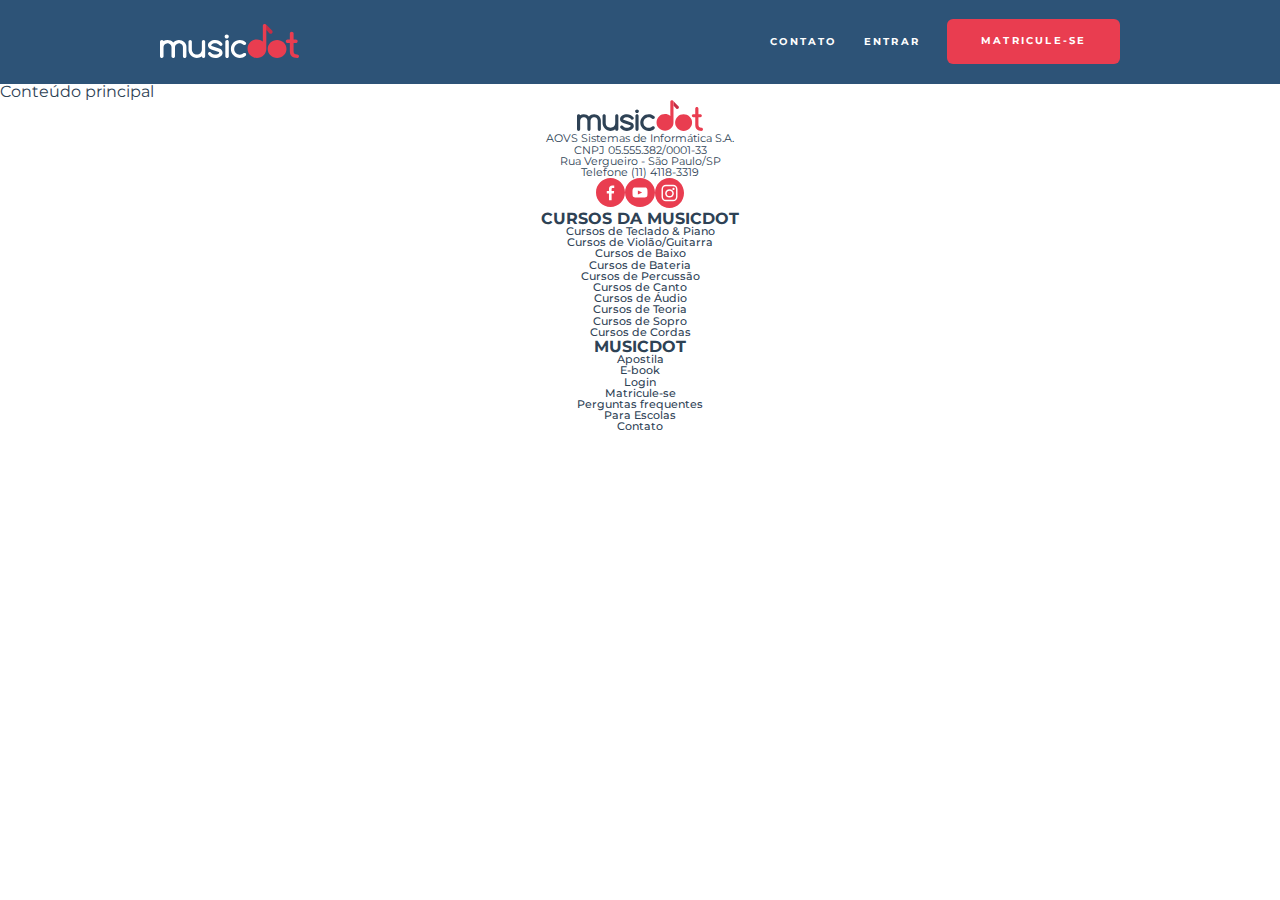
==== index.html @ 3c4012ee "Modificações do Capítulo 40" ====
<!doctype html>
<html>

<head>

   <meta charset="utf-8">

   <meta name="viewport" content="width=device-width">

   <title>Musicdot</title>

   <link rel="icon" href="img/favicon.ico">

   <link rel="stylesheet" href="https://fonts.googleapis.com/css?family=Montserrat:300,400,500,
600,700,&display=block">


   <link rel="stylesheet" href="css/reset.css">

   <link rel="stylesheet" href="css/cabecalho.css">

   <link rel="stylesheet" href="css/rodape.css">


</head>

<body>


   <header class="cabecalho">

      <a href="index.html">

         <img class="cabecalho__logo" src="img/musicdot-logo-light.svg" title="Ir para a página i
   nicial da Musicdot" alt="Musicdot">

      </a>


      <nav>

         <ul class="cabecalho__menu">
            <li class="cabecalho__item-menu"> <a href="sobre.html#contato"> Contato </a> </li>
            <li class="cabecalho__item-menu"> <a href="#"> Entrar </a> </li>
            <li class="cabecalho__item-menu cabecalho__item-menu--matricular"> <a href="#"> Matricule-se </a> </li>
         </ul>

      </nav>

   </header>


   <main>

      Conteúdo principal

   </main>


   <footer class="rodape">

      <section>
         <img class="rodape__logo" src="img/logo.svg" alt="Logo da MusicDot">
         <p>
            AOVS Sistemas de Informática S.A.
            <br>
            CNPJ 05.555.382/0001-33
            <br>
            Rua Vergueiro - São Paulo/SP
            <br>
            Telefone (11) 4118-3319
         </p>
         <ul class="rodape__lista-midias-sociais">
            <li class="rodape__item-midias-sociais">
               <a href="https://www.facebook.com/musicdotonline">
                  <img src="img/footer-icone-facebook.svg" alt="MusicDot no Facebook">
               </a>
            </li>
            <li class="rodape__item-midias-sociais">
               <a href="https://www.youtube.com/user/musicdotonline">
                  <img src="img/footer-icone-youtube.svg" alt="MusicDot no YouTube">

               </a>

            </li>

            <li class="rodape__item-midias-sociais">

               <a href="https://www.instagram.com/musicdotonline/">

                  <img src="img/footer-icone-instagram.svg" alt="Instagram">

               </a>

            </li>

         </ul>

      </section>


      <section>

         <h2 class="rodape__titulo"> Cursos da MusicDot </h2>

         <nav>

            <ul>

               <li class="rodape_item-lista"><a href="#">Cursos de Teclado & Piano</a></li>
               <li class="rodape_item-lista"><a href="#">Cursos de Violão/Guitarra</a></li>
               <li class="rodape_item-lista"><a href="#">Cursos de Baixo</a></li>
               <li class="rodape_item-lista"><a href="#">Cursos de Bateria</a></li>
               <li class="rodape_item-lista"><a href="#">Cursos de Percussão</a></li>
               <li class="rodape_item-lista"><a href="#">Cursos de Canto</a></li>
               <li class="rodape_item-lista"><a href="#">Cursos de Áudio</a></li>
               <li class="rodape_item-lista"><a href="#">Cursos de Teoria</a></li>
               <li class="rodape_item-lista"><a href="#">Cursos de Sopro</a></li>
               <li class="rodape_item-lista"><a href="#">Cursos de Cordas</a></li>

            </ul>

         </nav>

      </section>


      <section>

         <h2 class="rodape__titulo"> MusicDot </h2>

         <nav>

            <ul>
               <li class="rodape_item-lista"><a href="#">Apostila</a></li>
               <li class="rodape_item-lista"><a href="#">E-book</a></li>
               <li class="rodape_item-lista"><a href="#">Login</a></li>
               <li class="rodape_item-lista"><a href="#">Matricule-se</a></li>
               <li class="rodape_item-lista"><a href="#">Perguntas frequentes</a></li>
               <li class="rodape_item-lista"><a href="#">Para Escolas</a></li>
               <li class="rodape_item-lista"><a href="#">Contato</a></li>

            </ul>

         </nav>

      </section>


   </footer>
</body>

</html>
---- css/cabecalho.css ----
.cabecalho {
     color: #fff;
     text-align: center;
     font-size: 0.6rem;
     font-weight: bold;
     text-transform: uppercase;
     letter-spacing: 0.23em;

     color: #fff;
     background-color: #2D5377;
}

.cabecalho__logo {
     padding: 1.5em 0;
     width: 14.5em;
}

.cabecalho__menu {
     display: flex;
     justify-content: space-evenly;
     flex-wrap: wrap;

     background-color: #272B3A87;
}

.cabecalho__item-menu {
     display: inline-block;
}

.cabecalho__item-menu a {
     display: inline-block;
     padding: 1.86em 1.42em;


}

@media (min-width: 640px) {
     .cabecalho {

          padding: 0 5%;

          display: flex;

          justify-content: space-between;

          align-items: center;
     }

     .cabecalho__logo {

          padding: 2.5em 0;
     }

     .cabecalho__menu {

          background-color: transparent;
     }
}


@media (min-width: 770px) {
     .cabecalho__item-menu--matricular {

          margin-left: 1.42em;


          border-radius: 6px;

          background-color: #e93d50;
     }

     .cabecalho__item-menu--matricular a {

          padding: 1.8em 3.5em;
     }
}

@media (min-width: 1066px) {
     .cabecalho {

          padding-left: calc((100% - 960px) / 2);

          padding-right: calc((100% - 960px) / 2);
     }
}
---- css/rodape.css ----
.rodape {
    text-align: center;
    font-size: 0.7rem;
}

.rodape__logo {
    width: 11.25em;
}

.rodape__lista-midias-sociais {
    display: flex;
    justify-content: center;
}

.rodape__item-midias-sociais {
    width: 2.62em;
}

.rodape__item-midias-sociais img {
    width: 100%;
}

.rodape__titulo {
    font-size: 1.45em;
    font-weight: bold;
    text-transform: uppercase;
}

.rodape_item-lista {
    font-weight: 500;
}
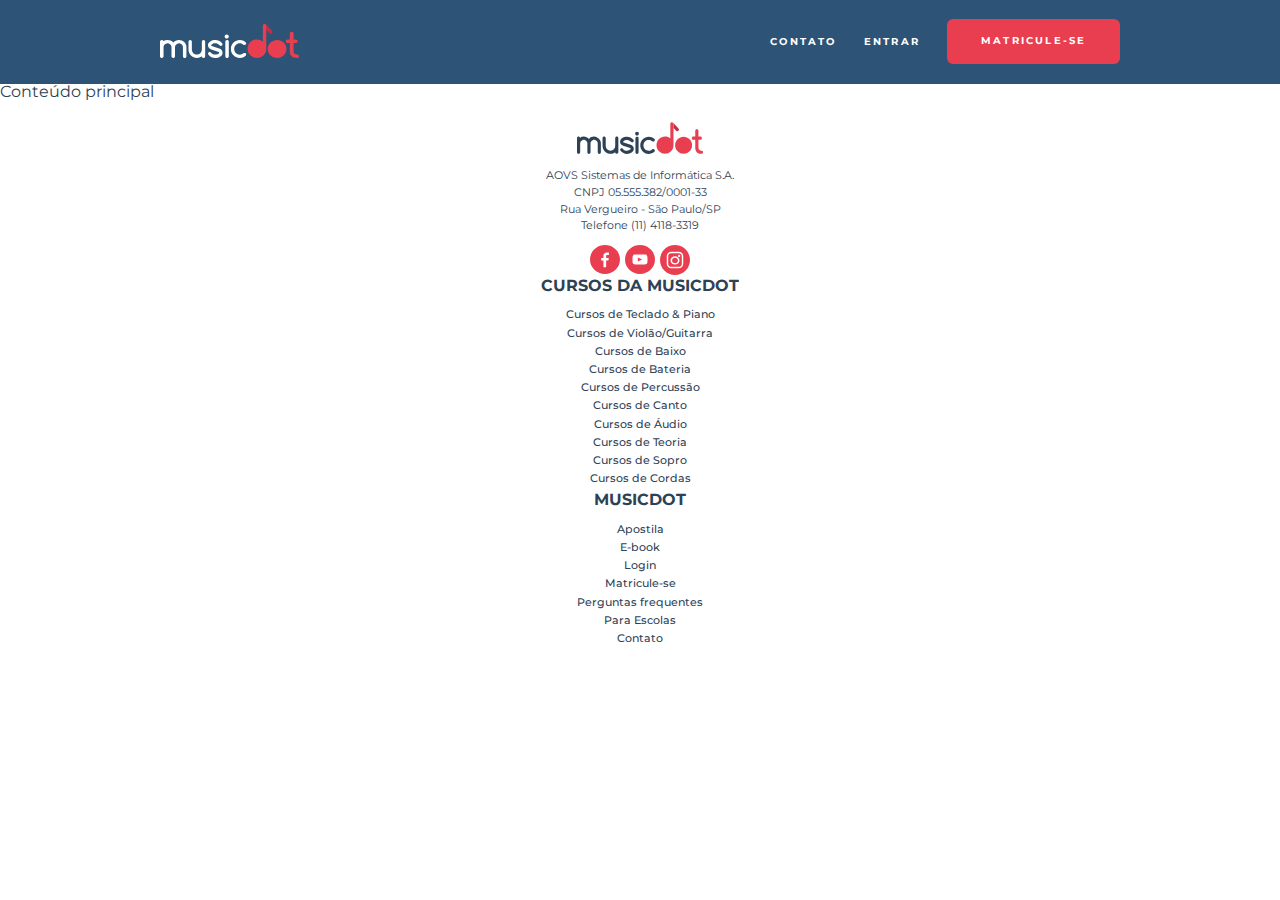
==== commit e8f3241c: "Modificações do Capítulo 41" ====
--- a/index.html
+++ b/index.html
@@ -59,9 +59,9 @@
 
    <footer class="rodape">
 
-      <section>
+      <section class="rodape__secao">
          <img class="rodape__logo" src="img/logo.svg" alt="Logo da MusicDot">
-         <p>
+         <p class="rodape__infos-empresa">
             AOVS Sistemas de Informática S.A.
             <br>
             CNPJ 05.555.382/0001-33
@@ -99,7 +99,7 @@
       </section>
 
 
-      <section>
+      <section class="rodape__secao">
 
          <h2 class="rodape__titulo"> Cursos da MusicDot </h2>
 
@@ -125,7 +125,7 @@
       </section>
 
 
-      <section>
+      <section class="rodape__secao">
 
          <h2 class="rodape__titulo"> MusicDot </h2>
 
--- a/css/rodape.css
+++ b/css/rodape.css
@@ -1,10 +1,12 @@
 .rodape {
+    padding: 2em 5%;
     text-align: center;
     font-size: 0.7rem;
 }
 
 .rodape__logo {
     width: 11.25em;
+    margin-bottom: 1em;
 }
 
 .rodape__lista-midias-sociais {
@@ -12,8 +14,25 @@
     justify-content: center;
 }
 
+.rodape__infos-empresa {
+     line-height: 1.5;
+    }
+    
+    .rodape__secao  .rodape__secao {
+     margin-top: 2em;
+    }
+    
+    .rodape__lista-midias-sociais {
+     display: flex;
+     justify-content: center;
+     margin-top: 1em;
+    }
+
+
+
 .rodape__item-midias-sociais {
     width: 2.62em;
+    margin: 0 .25em;
 }
 
 .rodape__item-midias-sociais img {
@@ -24,8 +43,10 @@
     font-size: 1.45em;
     font-weight: bold;
     text-transform: uppercase;
+    margin-bottom: 1em;
 }
 
 .rodape_item-lista {
     font-weight: 500;
+    margin: 0.625em 0;
 }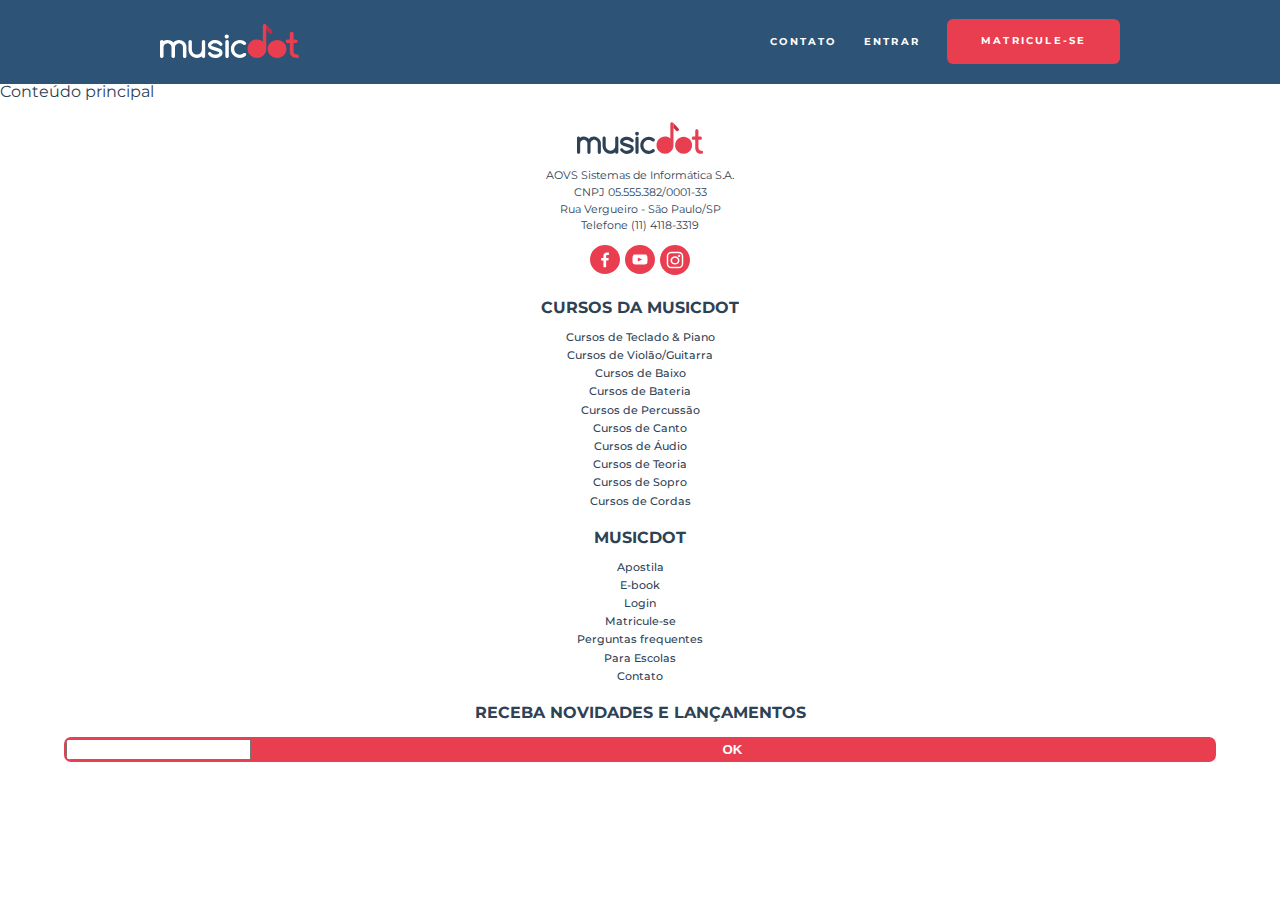
==== commit 5bb7743b: "Modificações do Capítulo 42" ====
--- a/index.html
+++ b/index.html
@@ -14,7 +14,7 @@
    <link rel="stylesheet" href="https://fonts.googleapis.com/css?family=Montserrat:300,400,500,
 600,700,&display=block">
 
-
+   <link rel="stylesheet" href="css/form-newsletter.css">
    <link rel="stylesheet" href="css/reset.css">
 
    <link rel="stylesheet" href="css/cabecalho.css">
@@ -145,6 +145,28 @@
          </nav>
 
       </section>
+      <section class="rodape__secao">
+         <h2 class="rodape__titulo">
+         Receba novidades e lançamentos
+         </h2>
+         <form action="#" method="get" class="form-newsletter">
+         <label for="form-newsletter__label" class="form-newsletter__label">
+         Seu email pessoal
+         
+          </label>
+         
+          <input id="email-newsletter" name="email-newsletter" type="email" class="form-newslett
+         er__campo">
+         
+          <button type="submit" class="form-newsletter__botao">
+         
+          OK
+         
+          </button>
+         
+          </form>
+         
+          </section>
 
 
    </footer>
--- a/css/form-newsletter.css
+++ b/css/form-newsletter.css
@@ -0,0 +1,35 @@
+.form-newsletter {
+     display: flex;
+     width: 100%;
+     overflow: hidden;
+     box-sizing: border-box;
+    
+     border-radius: 7px;
+     border: 2px solid #e93d50;
+     background-color: #e93d50;
+    }
+    
+    .form-newsletter__label {
+     position:absolute;
+     left:-10000px;
+     width:1px;
+     height:1px;
+     overflow:hidden;
+    }
+    
+    .form-newsletter__campo {
+     padding: .6rem .4rem;
+     flex-grow: 1;
+     border: none;
+    }
+
+    .form-newsletter__botao {
+     flex-grow: 1;
+     border: none;
+    
+     text-transform: uppercase;
+     font-weight: 600;
+    
+     background-color: #e93d50;
+     color: #fff;
+    }--- a/css/rodape.css
+++ b/css/rodape.css
@@ -18,7 +18,7 @@
      line-height: 1.5;
     }
     
-    .rodape__secao  .rodape__secao {
+    .rodape__secao + .rodape__secao {
      margin-top: 2em;
     }
     
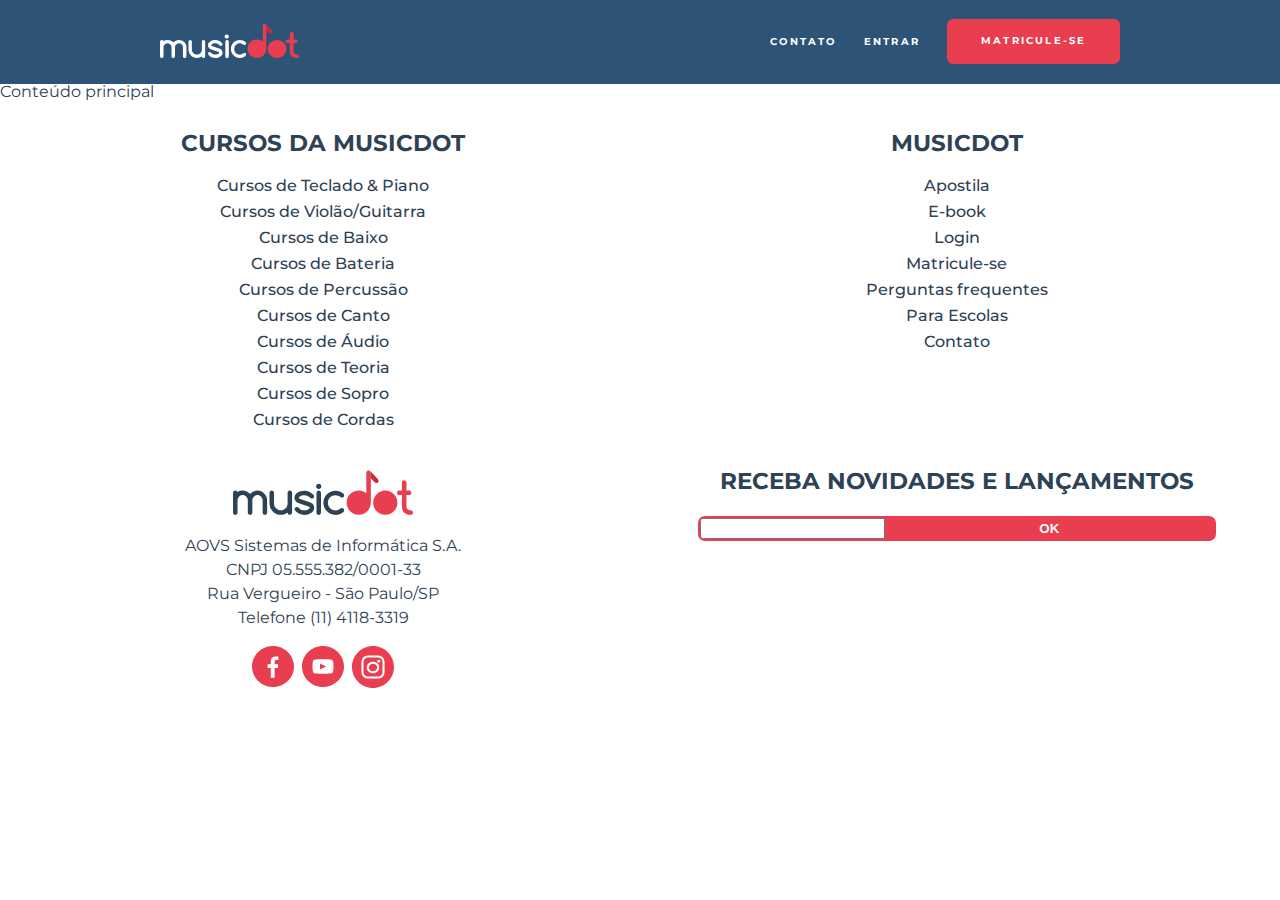
==== commit 244384f5: "Modificações do Capítulo 43" ====
--- a/index.html
+++ b/index.html
@@ -59,7 +59,7 @@
 
    <footer class="rodape">
 
-      <section class="rodape__secao">
+      <section class="rodape__secao rodape__secao--sobre">
          <img class="rodape__logo" src="img/logo.svg" alt="Logo da MusicDot">
          <p class="rodape__infos-empresa">
             AOVS Sistemas de Informática S.A.
@@ -99,7 +99,7 @@
       </section>
 
 
-      <section class="rodape__secao">
+      <section class="rodape__secao rodape__secao--cursos">
 
          <h2 class="rodape__titulo"> Cursos da MusicDot </h2>
 
@@ -125,7 +125,7 @@
       </section>
 
 
-      <section class="rodape__secao">
+      <section class="rodape__secao rodape__secao--links">
 
          <h2 class="rodape__titulo"> MusicDot </h2>
 
@@ -145,7 +145,7 @@
          </nav>
 
       </section>
-      <section class="rodape__secao">
+      <section class="rodape__secao rodape__secao--newsletter">
          <h2 class="rodape__titulo">
          Receba novidades e lançamentos
          </h2>
--- a/css/rodape.css
+++ b/css/rodape.css
@@ -18,9 +18,6 @@
      line-height: 1.5;
     }
     
-    .rodape__secao + .rodape__secao {
-     margin-top: 2em;
-    }
     
     .rodape__lista-midias-sociais {
      display: flex;
@@ -49,4 +46,62 @@
 .rodape_item-lista {
     font-weight: 500;
     margin: 0.625em 0;
+}
+
+
+@media (max-width: 640px) {
+ .rodape__secao + .rodape__secao {
+
+ margin-top: 2em;
+ }
+}
+
+@media(min-width: 640px) {
+ .rodape {
+
+ display: flex;
+
+ flex-wrap: wrap;
+
+ justify-content: space-between;
+
+
+ font-size: 1rem;
+ }
+
+ .rodape__secao--sobre,
+ .rodape__secao--cursos,
+ .rodape__secao--links,
+ .rodape__secao--newsletter {
+
+ width: 45%;
+ }
+
+ .rodape__secao--cursos {
+
+ order: 1;
+
+ margin: 0;
+ }
+
+ .rodape__secao--links {
+
+ order: 2;
+
+ margin: 0;
+ }
+
+ .rodape__secao--sobre {
+
+ order: 3;
+
+ margin-top: 2em;
+ }
+
+ .rodape__secao--newsletter {
+
+ order: 4;
+
+ margin-top: 2em;
+ }
 }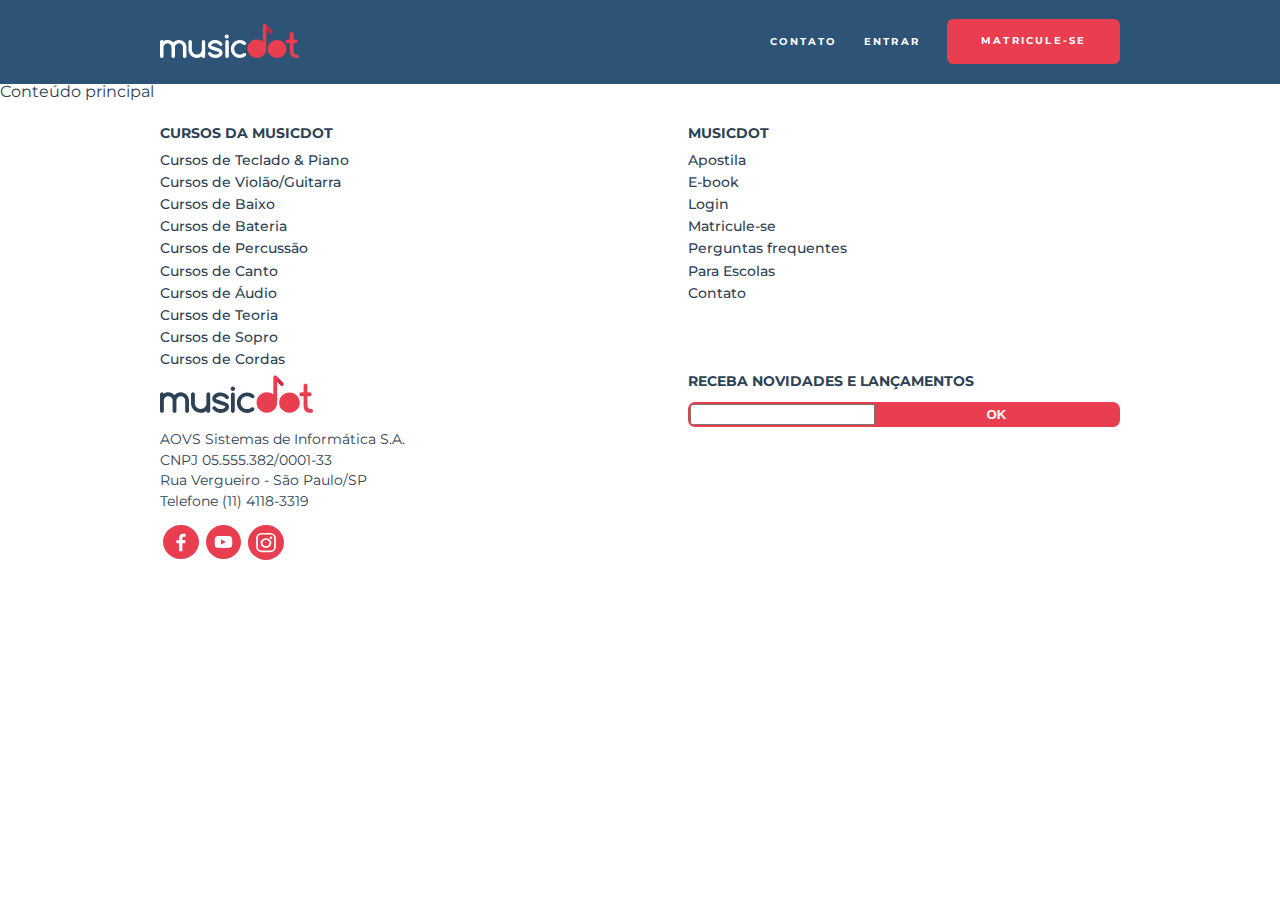
==== commit 90c61f34: "Modificações do Capítulo 45" ====
--- a/index.html
+++ b/index.html
@@ -16,7 +16,7 @@
 
    <link rel="stylesheet" href="css/form-newsletter.css">
    <link rel="stylesheet" href="css/reset.css">
-
+   <link rel="stylesheet" href="css/container.css">
    <link rel="stylesheet" href="css/cabecalho.css">
 
    <link rel="stylesheet" href="css/rodape.css">
@@ -27,7 +27,7 @@
 <body>
 
 
-   <header class="cabecalho">
+   <header class="cabecalho container">
 
       <a href="index.html">
 
@@ -57,7 +57,7 @@
    </main>
 
 
-   <footer class="rodape">
+   <footer class="rodape container">
 
       <section class="rodape__secao rodape__secao--sobre">
          <img class="rodape__logo" src="img/logo.svg" alt="Logo da MusicDot">
--- a/css/container.css
+++ b/css/container.css
@@ -0,0 +1,22 @@
+.container {
+     padding-left: 5%;
+     padding-right: 5%;
+    }
+    
+    @media (min-width: 1066px) {
+     .container {
+    
+     padding-left: calc((100% - 960px) / 2);
+    
+     padding-right: calc((100% - 960px) / 2);
+     }
+    }
+    
+    @media (min-width: 1440px) {
+     .container {
+    
+     padding-left: calc((100% - 1200px) / 2);
+    
+     padding-right: calc((100% - 1200px) / 2);
+     }
+    }--- a/css/cabecalho.css
+++ b/css/cabecalho.css
@@ -37,8 +37,10 @@
 @media (min-width: 640px) {
      .cabecalho {
 
-          padding: 0 5%;
-
+          
+          padding-top: 0;
+         
+          padding-bottom: 0;
           display: flex;
 
           justify-content: space-between;
@@ -75,11 +77,3 @@
      }
 }
 
-@media (min-width: 1066px) {
-     .cabecalho {
-
-          padding-left: calc((100% - 960px) / 2);
-
-          padding-right: calc((100% - 960px) / 2);
-     }
-}--- a/css/rodape.css
+++ b/css/rodape.css
@@ -1,5 +1,6 @@
 .rodape {
-    padding: 2em 5%;
+    padding-top: 2em;
+    padding-bottom: 2em;
     text-align: center;
     font-size: 0.7rem;
 }
@@ -50,7 +51,7 @@
 
 
 @media (max-width: 640px) {
- .rodape__secao + .rodape__secao {
+ .rodape__secao  .rodape__secao {
 
  margin-top: 2em;
  }
@@ -104,4 +105,38 @@
 
  margin-top: 2em;
  }
-}+}
+
+@media(min-width: 1200px) {
+     .rodape {
+    
+     display: flex;
+    
+     justify-content: space-between;
+    
+     font-size: 0.85rem;
+    
+    
+     text-align: left;
+     }
+    
+     .rodape__titulo {
+    
+     font-size: 1em;
+     }
+    
+     .rodape__lista-midias-sociais {
+    
+     justify-content: left;
+     }
+    
+     .rodape__secao {
+    
+     margin-top: 0;
+     }
+    
+     .rodape__secao  .rodape__secao {
+    
+     margin-left: 2em;
+     }
+    }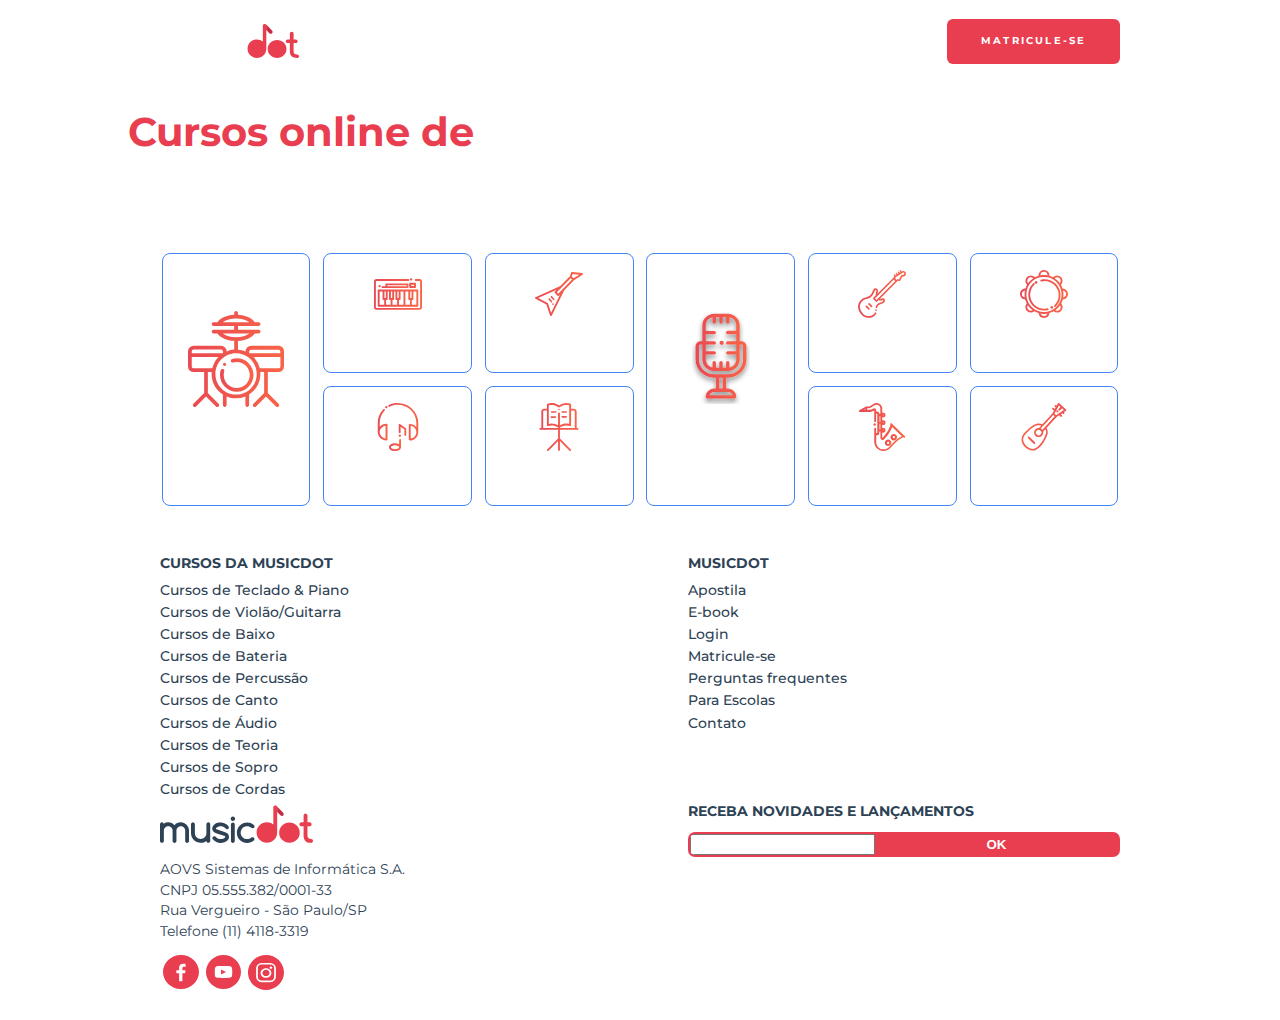
==== commit 660f3bc6: "Modificações do Capítulo 47" ====
--- a/index.html
+++ b/index.html
@@ -18,7 +18,7 @@
    <link rel="stylesheet" href="css/reset.css">
    <link rel="stylesheet" href="css/container.css">
    <link rel="stylesheet" href="css/cabecalho.css">
-
+   <link rel="stylesheet" href="css/cursos.css">
    <link rel="stylesheet" href="css/rodape.css">
 
 
@@ -52,7 +52,75 @@
 
    <main>
 
-      Conteúdo principal
+
+      <section class="cursos">
+
+         <article class="cursos__chamada --largura-grande">
+
+            <h1 class="chamada__titulo">Cursos online de <strong class="chamada__titulo--destaque">
+                  música</strong></h1>
+
+            <p>Comece agora e aprenda sua primeira música em 10 minutos!</p>
+
+            <a href="cursos.html" class="chamada__cursos__matricula botao">Matricule-se</a>
+
+         </article>
+
+         <nav>
+
+            <ul class="cursos__lista">
+
+               <li class="curso--tecladopiano">
+
+                  <a href="#">Teclado & Piano</a>
+
+               </li>
+
+               <li class="curso--violaoguitarra">
+
+                  <a href="#">Violão & Guitarra</a>
+
+               </li>
+
+               <li class="curso--baixo">
+
+                  <a href="#">Baixo</a>
+
+               </li>
+
+               <li class="curso--bateria curso--destaque">
+
+                  <a href="#">Bateria</a>
+
+               </li>
+
+               <li class="curso--percussao">
+
+                  <a href="#">Percussão</a>
+
+               </li>
+
+               <li class="curso--canto curso--destaque2">
+
+                  <a href="#">Canto</a>
+
+               </li>
+
+               <li class="curso--audio">
+                  <a href="#">Áudio</a>
+               </li>
+               <li class="curso--teoria">
+                  <a href="#">Teoria</a>
+               </li>
+               <li class="curso--sopro">
+                  <a href="#">Sopro</a>
+               </li>
+               <li class="curso--cordas">
+                  <a href="#">Cordas</a>
+               </li>
+            </ul>
+         </nav>
+      </section>
 
    </main>
 
@@ -147,26 +215,26 @@
       </section>
       <section class="rodape__secao rodape__secao--newsletter">
          <h2 class="rodape__titulo">
-         Receba novidades e lançamentos
+            Receba novidades e lançamentos
          </h2>
          <form action="#" method="get" class="form-newsletter">
-         <label for="form-newsletter__label" class="form-newsletter__label">
-         Seu email pessoal
-         
-          </label>
-         
-          <input id="email-newsletter" name="email-newsletter" type="email" class="form-newslett
+            <label for="form-newsletter__label" class="form-newsletter__label">
+               Seu email pessoal
+
+            </label>
+
+            <input id="email-newsletter" name="email-newsletter" type="email" class="form-newslett
          er__campo">
-         
-          <button type="submit" class="form-newsletter__botao">
-         
-          OK
-         
-          </button>
-         
-          </form>
-         
-          </section>
+
+            <button type="submit" class="form-newsletter__botao">
+
+               OK
+
+            </button>
+
+         </form>
+
+      </section>
 
 
    </footer>
--- a/css/cabecalho.css
+++ b/css/cabecalho.css
@@ -1,4 +1,9 @@
 .cabecalho {
+     position: absolute;
+     top: 0;
+     width: 100%;
+     box-sizing: border-box;
+
      color: #fff;
      text-align: center;
      font-size: 0.6rem;
@@ -7,7 +12,6 @@
      letter-spacing: 0.23em;
 
      color: #fff;
-     background-color: #2D5377;
 }
 
 .cabecalho__logo {
@@ -37,9 +41,9 @@
 @media (min-width: 640px) {
      .cabecalho {
 
-          
+
           padding-top: 0;
-         
+
           padding-bottom: 0;
           display: flex;
 
@@ -75,5 +79,4 @@
 
           padding: 1.8em 3.5em;
      }
-}
-
+}--- a/css/cursos.css
+++ b/css/cursos.css
@@ -0,0 +1,444 @@
+.--largura-maxima {
+    
+     width: 100%;
+     }
+    
+     .--largura-grande {
+    
+     width: 80%;
+     }
+    
+     .botao {
+    
+     font-size: .8rem;
+
+    
+     font-weight: 500;
+    
+     letter-spacing: 2.9px;
+    
+     text-transform: uppercase;
+    
+     padding: 1rem 40px;
+    
+     margin-top: .5rem;
+    
+     margin-bottom: .5rem;
+    
+     border-radius: 6px;
+    
+     transition: .25s;
+     }
+    
+     .botao:hover {
+    
+     transform: translate(0, .22rem);
+    
+     transition: .25s;
+     }
+    
+    .cursos {
+    
+     color: #fff;
+    
+     text-align: center;
+    
+     background-image: url(../img/home-background-mobile.png);
+    
+     background-size: cover;
+    
+     padding-top: 9.5rem;
+    
+     display: flex;
+    
+     flex-direction: column;
+    
+     align-items: center;
+     }
+    
+     .cursos__chamada {
+    
+     display: flex;
+    
+     flex-direction: column;
+    
+     align-items: center;
+     }
+    
+     .chamada__titulo {
+    
+     color: #e93d50;
+    
+     font-weight: 700;
+    
+     font-size: 1.2rem;
+    
+     margin-bottom: .3rem;
+     }
+    
+     .chamada__titulo--destaque {
+    
+     color: #fff;
+     }
+    
+     .chamada p {
+    
+     font-weight: 500;
+    
+     line-height: 1.3;
+    
+     margin: 1rem 0;
+     }
+    
+     .chamada__cursos__matricula {
+    
+     color: #fff;
+    
+     background-color: #e93d50;
+     }
+    
+     .cursos__lista {
+    
+     font-size: .7rem;
+    
+     font-weight: 600;
+    
+     margin-top: 1rem;
+    
+     margin-bottom: 1rem;
+    
+     display: grid;
+    
+     grid-template-columns: 7rem 7rem;
+    
+     grid-template-rows: repeat(5, 4.5rem);
+    
+     grid-gap: .5rem;
+
+    
+     text-align: center;
+    
+     }
+    
+    
+     .cursos__lista li {
+    
+     border: 1px solid #4286f4;
+    
+     border-radius: 8px;
+    
+     box-sizing: border-box;
+    
+     display: flex;
+    
+     justify-content: space-around;
+    
+     align-items: center;
+    
+     background-repeat: no-repeat;
+    
+     background-size: 2rem 2rem;
+    
+     background-position: top .6rem center;
+    
+     padding-top: 2.5rem;
+    
+     transition: .25s;
+    
+     }
+    
+    
+     .cursos__lista li:hover {
+    
+     transform: translate(0, .22rem);
+    
+     background-color: rgba(66, 134, 244, 0.337);
+    
+     transition: .25s;
+    
+     }
+    
+    
+     .curso--tecladopiano {
+    
+     background-image: url("../img/icone-teclado-piano.svg");
+    
+     }
+    
+    
+     .curso--violaoguitarra {
+    
+     background-image: url("../img/icones-violao-guitarra.svg");
+    
+     }
+    
+    
+     .curso--baixo {
+    
+     background-image: url("../img/icones-baixo.svg");
+    
+     }
+    
+    
+     .curso--bateria {
+    
+     background-image: url("../img/icones-bateria.svg");
+    
+     }
+    
+    
+     .curso--percussao {
+    
+     background-image: url("../img/icones-percussao.svg");
+    
+     }
+    
+    
+     .curso--canto {
+    
+     background-image: url("../img/icones-canto.svg");
+    
+     }
+    
+    
+     .curso--audio {
+    
+     background-image: url("../img/icones-audio.svg");
+    
+     }
+    
+    
+     .curso--teoria {
+    
+     background-image: url("../img/icones-teoria.svg");
+    
+     }
+    
+    
+     .curso--sopro {
+    
+     background-image: url("../img/icones-sopro.svg");
+    
+     }
+    
+    
+     .curso--cordas {
+    
+     background-image: url("../img/icone-cordas.svg");
+    
+     }
+    
+
+     .cursos__lista img {
+    
+     width: 2rem;
+    
+     height: 2rem;
+    
+     margin-bottom: 5px;
+     }
+    
+     @media(min-width:768px) {
+    
+     .cursos {
+    
+     padding: 6rem 5% 0;
+    
+     background-image: url(../img/home-background.png);
+    
+     }
+    
+    
+     .cursos__chamada {
+    
+     width: 300px;
+    
+     align-items: flex-start;
+    
+     align-self: flex-start;
+    
+     text-align: left;
+    
+     }
+    
+    
+     .chamada__titulo {
+    
+     font-size: 2rem;
+    
+     }
+    
+    
+     .chamada__cursos__matricula {
+    
+     display: none;
+    
+     }
+    
+    
+     .cursos__lista {
+    
+     grid-template-columns: repeat(5, 7rem);
+    
+     grid-template-rows: 5.5rem 5.5rem 5.5rem;
+    
+     gap: .8rem;
+    
+     }
+    
+    
+     .cursos__lista li {
+    
+     background-repeat: no-repeat;
+    
+     background-size: 2rem 2rem;
+    
+     background-position: top 1rem center;
+    
+     padding-top: 2.5rem;
+    
+     }
+    
+    
+     .cursos__lista .curso--destaque {
+    
+     order: -1;
+    
+     grid-area: 1/1/span 3/3;
+    
+     padding-top: 5.5rem;
+    
+     background-size: 6rem 6rem;
+    
+     background-position: top 3.6rem center;
+    
+     }
+    }
+    
+    @media(min-width:1200px) {
+    
+     .cursos {
+    
+     padding: 7rem 10% 0;
+    
+     }
+    
+    
+     .cursos__chamada {
+    
+     width: 450px;
+    
+     }
+    
+    
+     .chamada__titulo {
+    
+     font-size: 2.5rem;
+    
+     }
+    
+    
+     .cursos__lista {
+
+    
+     grid-template-columns: repeat(6, 9.3rem);
+    
+     grid-template-rows: 7.5rem 7.5rem;
+    
+     margin-top: 1.5rem;
+    
+     margin-bottom: 1.5rem;
+    
+     }
+    
+    
+     .cursos__lista li {
+    
+     background-repeat: no-repeat;
+    
+     background-size: 3rem 3rem;
+    
+     background-position: top 1rem center;
+    
+     padding-top: 2.5rem;
+    
+     }
+    
+    
+     .cursos__lista .curso--destaque {
+    
+     order: -1;
+    
+     grid-area: 1/1/span 2/2;
+    
+     padding-top: 6rem;
+    
+     background-size: 6rem 6rem;
+    
+     background-position: top 3.6rem center;
+    
+     }
+    
+    
+     .cursos__lista .curso--destaque2 {
+    
+     order: -1;
+    
+     grid-area: 1/4/span 2/5;
+    
+     padding-top: 6rem;
+    
+     background-size: 6rem 6rem;
+    
+     background-position: top 3.6rem center;
+    
+     }
+    
+    
+     .cursos__lista p {
+    
+     font-size: .9rem;
+    
+     }
+    
+    
+    
+     .curso--destaque2 .imagem-destaque2 {
+    
+     width: 6rem;
+    
+     height: 6rem;
+    
+     margin-bottom: .8rem;
+    
+     }
+    }
+    
+    @media(min-width:1440px) {
+    
+     .cursos__lista {
+    
+     grid-template-columns: repeat(6, 11rem);
+    
+     }
+    }
+    
+    @media(min-width:1600px) {
+    
+     .cursos__lista {
+    
+     grid-template-columns: repeat(6, 13rem);
+    
+     }
+    
+    
+     .cursos__lista img {
+    
+     width: 3rem;
+    
+     height: 3rem;
+    
+     margin-bottom: 10px;
+    
+     }
+    }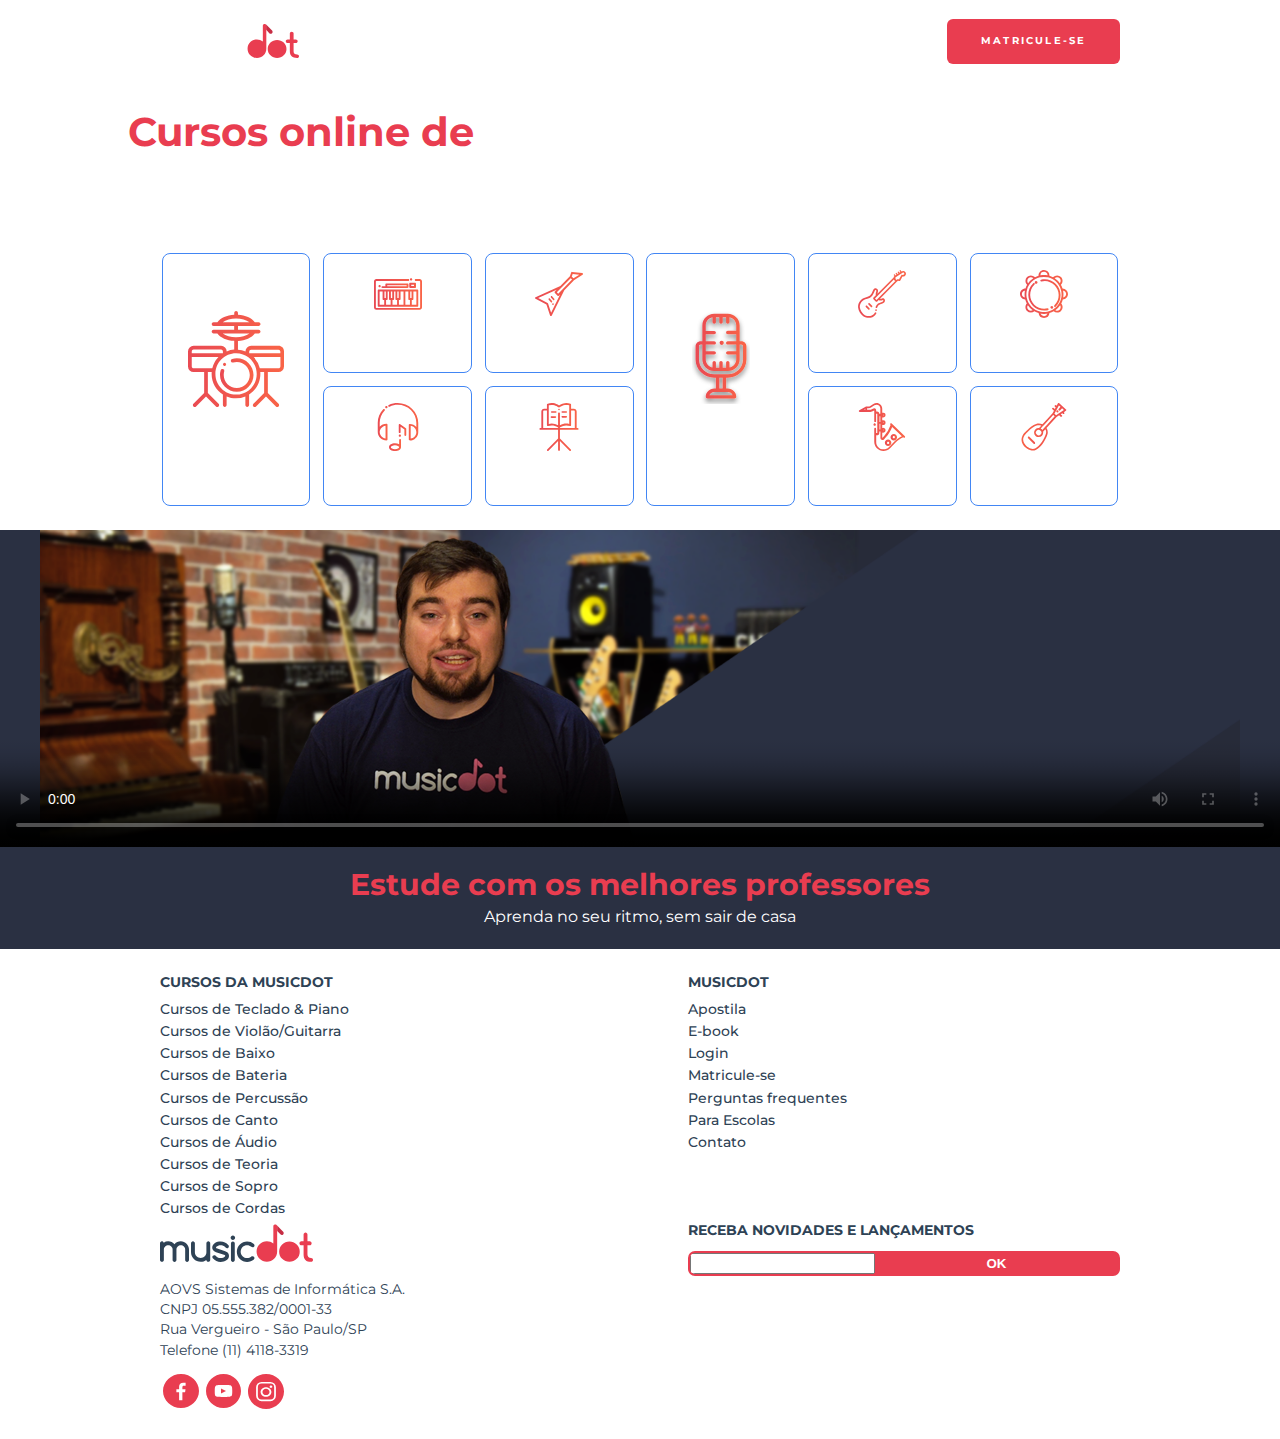
==== commit 01d8935c: "Modificações do Capítulo 48" ====
--- a/index.html
+++ b/index.html
@@ -13,7 +13,7 @@
 
    <link rel="stylesheet" href="https://fonts.googleapis.com/css?family=Montserrat:300,400,500,
 600,700,&display=block">
-
+   <link rel="stylesheet" href="css/video.css">
    <link rel="stylesheet" href="css/form-newsletter.css">
    <link rel="stylesheet" href="css/reset.css">
    <link rel="stylesheet" href="css/container.css">
@@ -118,8 +118,20 @@
                <li class="curso--cordas">
                   <a href="#">Cordas</a>
                </li>
+
+
             </ul>
          </nav>
+      </section>
+      <section class="video">
+         <video controls class="video--mobile" src="video/video-promocional.mp4"
+            poster="img/video-principal-mobile.png"></video>
+         <video controls class="video--desktop" src="video/video-promocional.mp4"
+            poster="img/video-principal.png"></video>
+         <article class="video__textos">
+            <h2 class="textos__titulo">Estude com os melhores professores</h2>
+            <p>Aprenda no seu ritmo, sem sair de casa</p>
+         </article>
       </section>
 
    </main>
--- a/css/video.css
+++ b/css/video.css
@@ -0,0 +1,125 @@
+.video {
+    
+     display: flex;
+    
+     flex-direction: column;
+    
+     align-items: center;
+    
+     text-align: center;
+    
+     color: #fff;
+    
+     background-color: #2a3042;
+    }
+    
+    .video--mobile {
+    
+     width: 100%;
+    
+     height: 8.9rem;
+    }
+    
+    .video--desktop {
+    
+     display: none;
+    }
+    
+    .video__textos {
+    
+     margin-top: 1rem;
+    
+     margin-bottom: 1rem;
+    
+     position: relative;
+    
+     padding: 0 10%;
+    
+     box-sizing: border-box;
+    }
+    
+    .textos__titulo {
+    
+     font-weight: 700;
+    
+     font-size: 1.2rem;
+    
+     margin-bottom: .3rem;
+    
+     margin-bottom: .5rem;
+    }
+    
+    .textos__titulo::first-line {
+    
+     color: #e93d50;
+    }
+    
+    @media(min-width:768px) {
+    
+     .video--mobile {
+    
+     display: none;
+    
+     }
+    
+    
+     .video--desktop {
+    
+     display: block;
+    
+     width: 100%;
+    
+     height: 12.8rem;
+    
+     }
+    
+    
+     .textos__titulo {
+    
+     font-size: 1.5rem;
+    
+     }
+    }
+    
+    @media(min-width:1200px) {
+    
+     .video--desktop {
+    
+     height: 19.8rem;
+    
+     }
+    
+    
+     .video__textos {
+    
+     margin-top: 1.5rem;
+    
+     margin-bottom: 1.5rem;
+    
+     }
+    
+    
+     .video__textos::before {
+    
+     width: 5rem;
+    
+     height: 5rem;
+    
+     }
+    
+    
+     .textos__titulo {
+    
+     font-size: 1.9rem;
+    
+     }
+    }
+    
+    @media(min-width:1600px) {
+    
+     .video--desktop {
+    
+     height: 26.8rem;
+    
+     }
+    }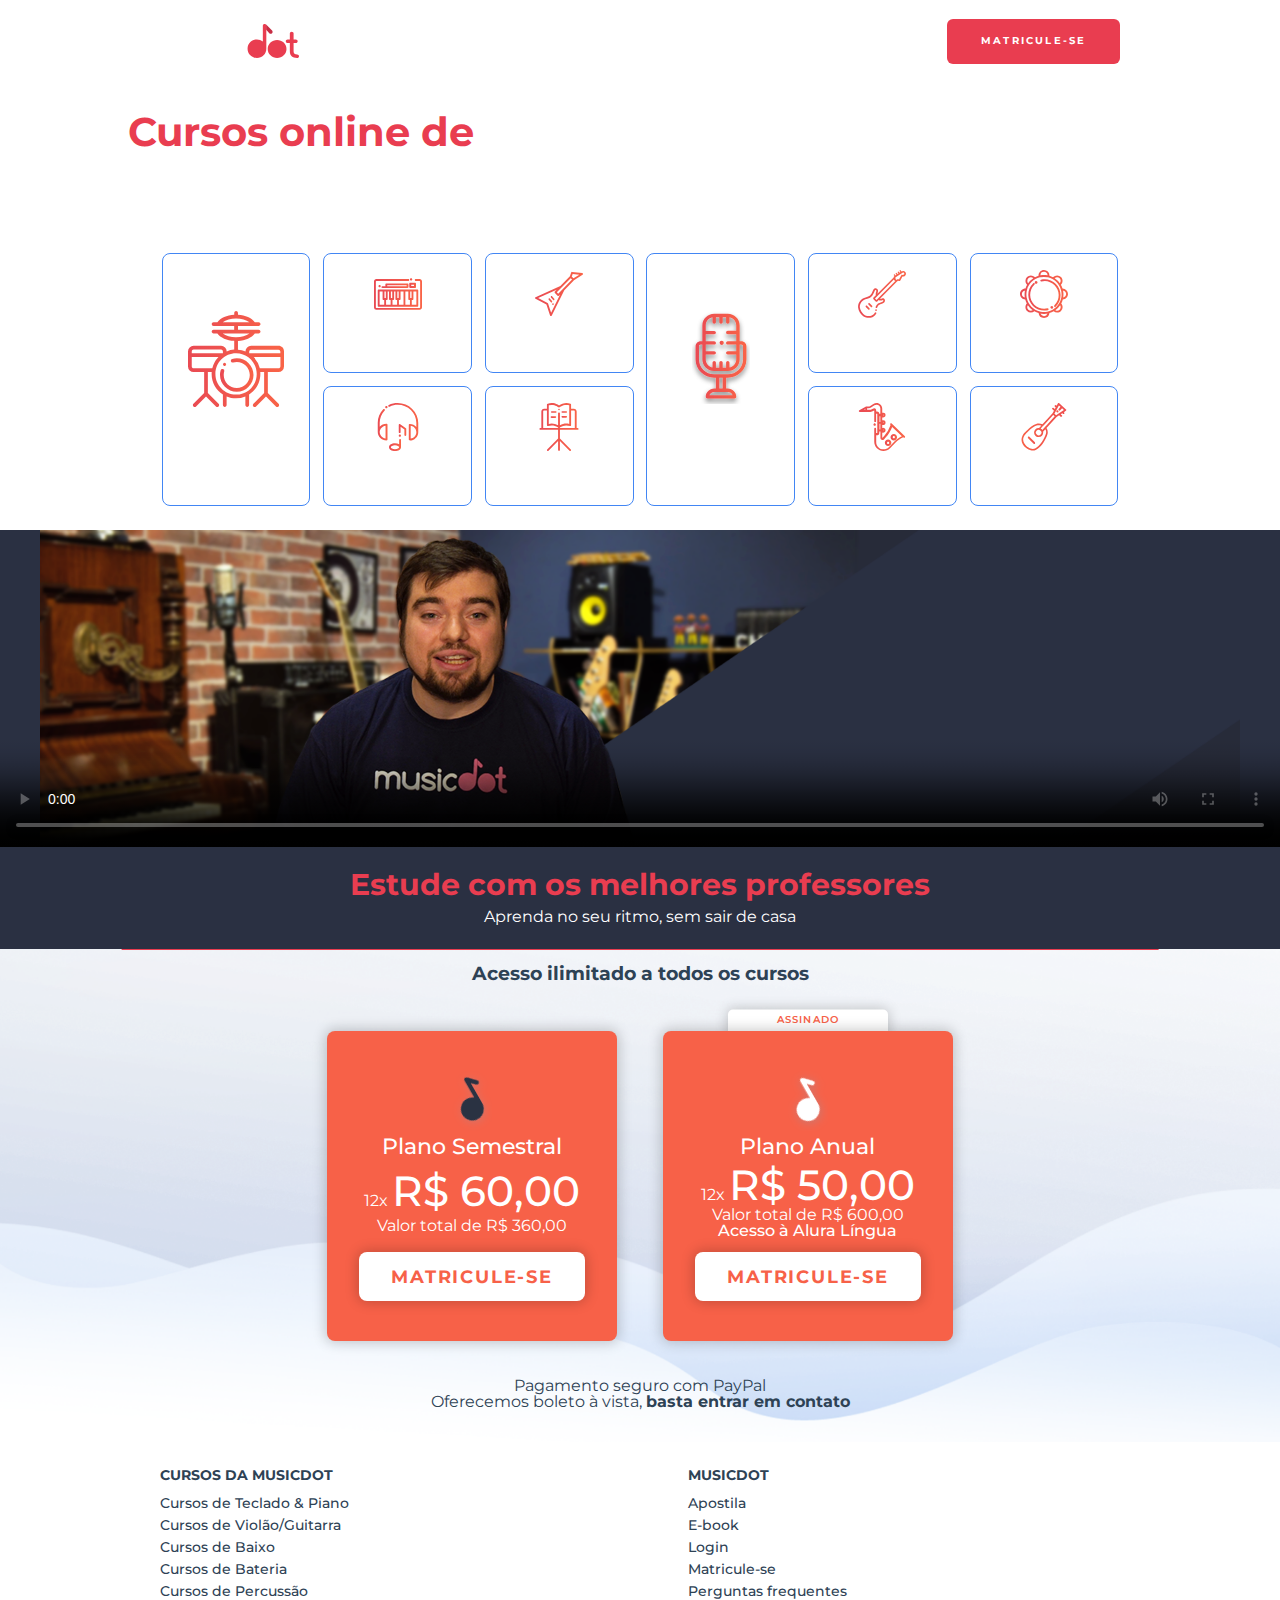
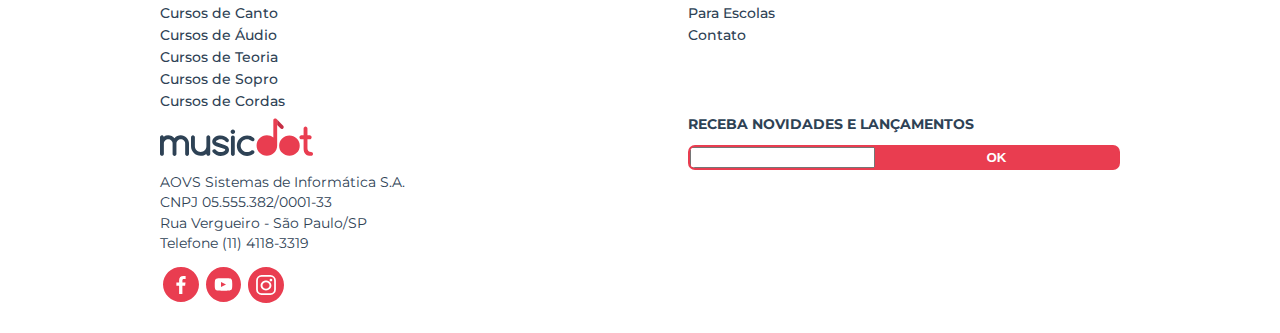
==== commit 6f9512eb: "Modificações do Capítulo 49" ====
--- a/index.html
+++ b/index.html
@@ -20,7 +20,7 @@
    <link rel="stylesheet" href="css/cabecalho.css">
    <link rel="stylesheet" href="css/cursos.css">
    <link rel="stylesheet" href="css/rodape.css">
-
+   <link rel="stylesheet" href="css/planos.css">
 
 </head>
 
@@ -132,6 +132,53 @@
             <h2 class="textos__titulo">Estude com os melhores professores</h2>
             <p>Aprenda no seu ritmo, sem sair de casa</p>
          </article>
+      </section>
+
+      
+      <section class="planos">
+     
+      <h2 class="planos__titulo">Acesso ilimitado a todos os cursos</h2>
+     
+      <article class="cards__planoanual">
+     
+      <span class="plano--destaque">  Assinado</span>
+     
+      <div class="planos__card card--anual">
+     
+      <h3 class="plano__titulo">Plano Anual</h3>
+     
+      <p>12x <span class="valor--destaque">R$ 50,00</span></p>
+     
+      <p>Valor total de R$ 600,00</p>
+     
+      <span>Acesso à Alura Língua</span>
+     
+      <a href="cursos.html" class="cards__botao botao">Matricule-se</a>
+     
+      </div>
+     
+      </article>
+     
+      <article class="planos__card card--semestral">
+     
+      <h3 class="plano__titulo">Plano Semestral</h3>
+     
+      <p>12x <span class="valor--destaque">R$ 60,00</span></p>
+     
+      <p>Valor total de R$ 360,00</p>
+     
+      <a href="cursos.html" class="cards__botao botao">Matricule-se</a>
+     
+      </article>
+     
+      <article class="planos__pagamentos">
+     
+      <p>Pagamento seguro com PayPal</p>
+     
+      <p>Oferecemos boleto à vista, <a href="#">basta entrar em contato</a></p>
+     
+      </article>
+     
       </section>
 
    </main>
--- a/css/planos.css
+++ b/css/planos.css
@@ -0,0 +1,293 @@
+.planos {
+    
+     background-image: url(../img/planos-background-mobile.png);
+    
+     background-size: cover;
+    
+     background-repeat: no-repeat;
+    
+     text-align: center;
+    
+     padding-top: 15px;
+    
+     padding-bottom: 1.8rem;
+    
+     display: grid;
+    
+     justify-items: center;
+    
+     position: relative;
+    }
+    
+    .planos::before {
+    
+     content: "";
+    
+     width: 81%;
+    
+     height: .1rem;
+    
+     background-color: #e93d50;
+    
+     position: absolute;
+    
+     top: 0;
+    
+     left: 50%;
+
+     transform: translate(-50%, 0);
+    }
+    
+    .planos__titulo {
+    
+     font-size: .85rem;
+    
+     font-weight: 700;
+    
+     margin-bottom: 2rem;
+    }
+    
+    .planos__card {
+    
+     background-color: #f76148;
+    
+     border-radius: 8px;
+    
+     margin-bottom: 1.3rem;
+    
+     color: #fff;
+    
+     padding: 4rem 1rem 1rem;
+    
+     display: flex;
+    
+     flex-direction: column;
+    
+     align-items: center;
+    
+     box-shadow: 0 0 .8rem .1rem rgba(0, 0, 0, .2);
+    
+     background-repeat: no-repeat;
+    
+     background-size: 1.7rem;
+    
+     background-position: top 1.5rem center;
+    }
+    
+    .card--anual {
+    
+     background-image: url(../img/simbolo-musidot-branco.svg);
+    }
+    
+    .card--semestral {
+    
+     background-image: url(../img/simbolo-musidot-dark.svg);
+    }
+    
+    .plano__titulo {
+    
+     margin: 8px 0;
+    }
+    
+    .planos__card p  p {
+    
+     font-weight: 300;
+    
+     margin-top: .2rem;
+    
+     letter-spacing: 1.5px;
+    }
+    
+    .plano__titulo, .plano__titulo  p {
+    
+     font-size: 1rem;
+    
+     font-weight: 500;
+    }
+    
+    .valor--destaque {
+    
+     font-size: 2rem;
+    
+     font-weight: 700;
+    }
+    
+    .planos__card span {
+    
+     font-weight: 500;
+    }
+    
+    .cards__botao {
+    
+     color: #f76148;
+    
+     text-transform: uppercase;
+    
+     letter-spacing: 1.8px;
+    
+     font-weight: 600;
+    
+     border-radius: 8px;
+    
+     margin-top: .8rem;
+
+    
+     padding: 1rem 2rem;
+    
+     background-color: #fff;
+    
+     box-shadow: 0 0 .8rem .1rem rgba(0, 0, 0, .2);
+    }
+    
+    .card--anual {
+    
+     position: relative;
+    
+     z-index: 2;
+    }
+    
+    .plano--destaque {
+    
+     color: #f76148;
+    
+     font-weight: 600;
+    
+     text-transform: uppercase;
+    
+     letter-spacing: 1.1px;
+    
+     width: 8rem;
+    
+     padding: .4rem 0 .8rem;
+    
+     border-radius: 5px;
+    
+     box-shadow: 0 0 .8rem .05rem rgba(0, 0, 0, .2);
+    
+     background-color: #fff;
+    
+     position: absolute;
+    
+     transform: translate(-50%, -65%);
+    
+     z-index: 1;
+    }
+    
+    .card--anual p  p, .card--semestral p  p {
+    
+     margin-bottom: 1rem;
+    }
+    
+    .planos > p {
+    
+     width: 250px;
+    
+     font-size: .6rem;
+    
+     font-weight: 600;
+    
+     line-height: 18px;
+    }
+    
+    .planos a {
+    
+     font-weight: 700;
+    }
+    
+    
+    @media(min-width:768px) {
+    
+     .planos {
+    
+     grid-template-columns: 20rem 20rem;
+    
+     grid-template-areas:
+    
+     "header header"
+    
+     "card1 card2"
+    
+     "footer footer";
+    
+     gap: 1rem;
+    
+     justify-content: center;
+    
+     padding-bottom: 2rem;
+    
+     background-image: url(../img/planos-background.png);
+    
+     background-size: cover;
+    
+     }
+    
+    
+     .planos__titulo {
+    
+     grid-area: header;
+    
+     }
+    
+    
+     .cards__planoanual {
+    
+     grid-area: card2;
+    
+     }
+  
+    }
+    
+    @media(min-width:1200px)
+    
+    {
+        .planos__titulo {
+        font-size: 1.2rem;
+        }
+        .plano--destaque {
+        font-size: .9rem;
+        width: 10rem;
+        transform: translate(-50%, -75%);
+        }
+    
+    
+    }
+    .card--semestral {
+    grid-area: card1;
+    }
+    .planos__pagamentos {
+    grid-column-end: span 2;
+    }
+    .planos--maisassinado{
+    font-size: .8rem;
+    }
+    
+    .planos__card {
+    padding: 6rem 2rem 2rem;
+    justify-content: space-between;
+    background-size: 2.5rem;
+    background-position: top 2.5rem center;
+    }
+    .planos__card img {
+    width: 2.5rem;
+    }
+    .plano__titulo, .plano__titulo  p {
+    font-size: 1.4rem;
+    font-weight: 500;
+    }
+    .valor--destaque {
+    font-size: 2.6rem;
+    font-weight: 700;
+    }
+    .plano--destaque {
+    font-size: .6rem;
+    }
+    .cards__botao {
+    font-size: 1.1rem;
+    transition: .25s;
+    }
+    .planos > p {
+    font-size: .9rem;
+    font-weight: 600;
+    line-height: 18px;
+    }
+    